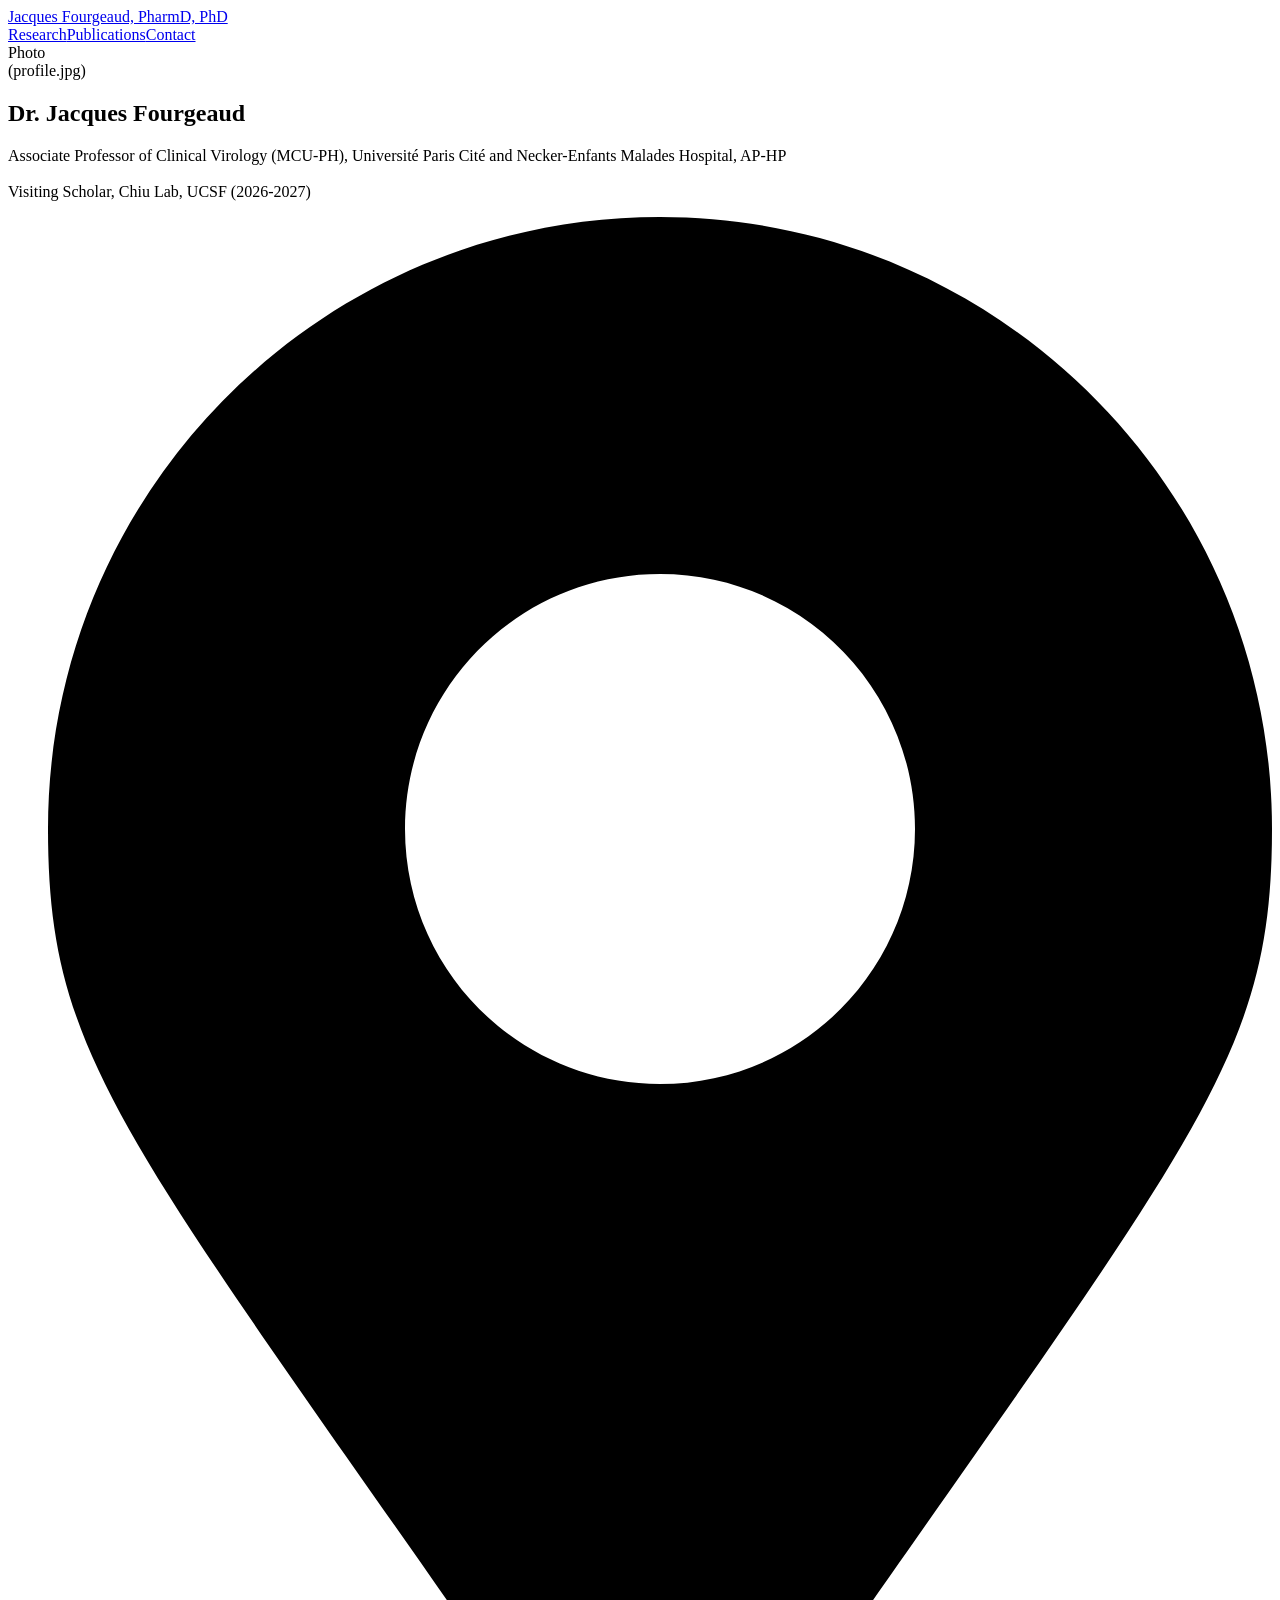
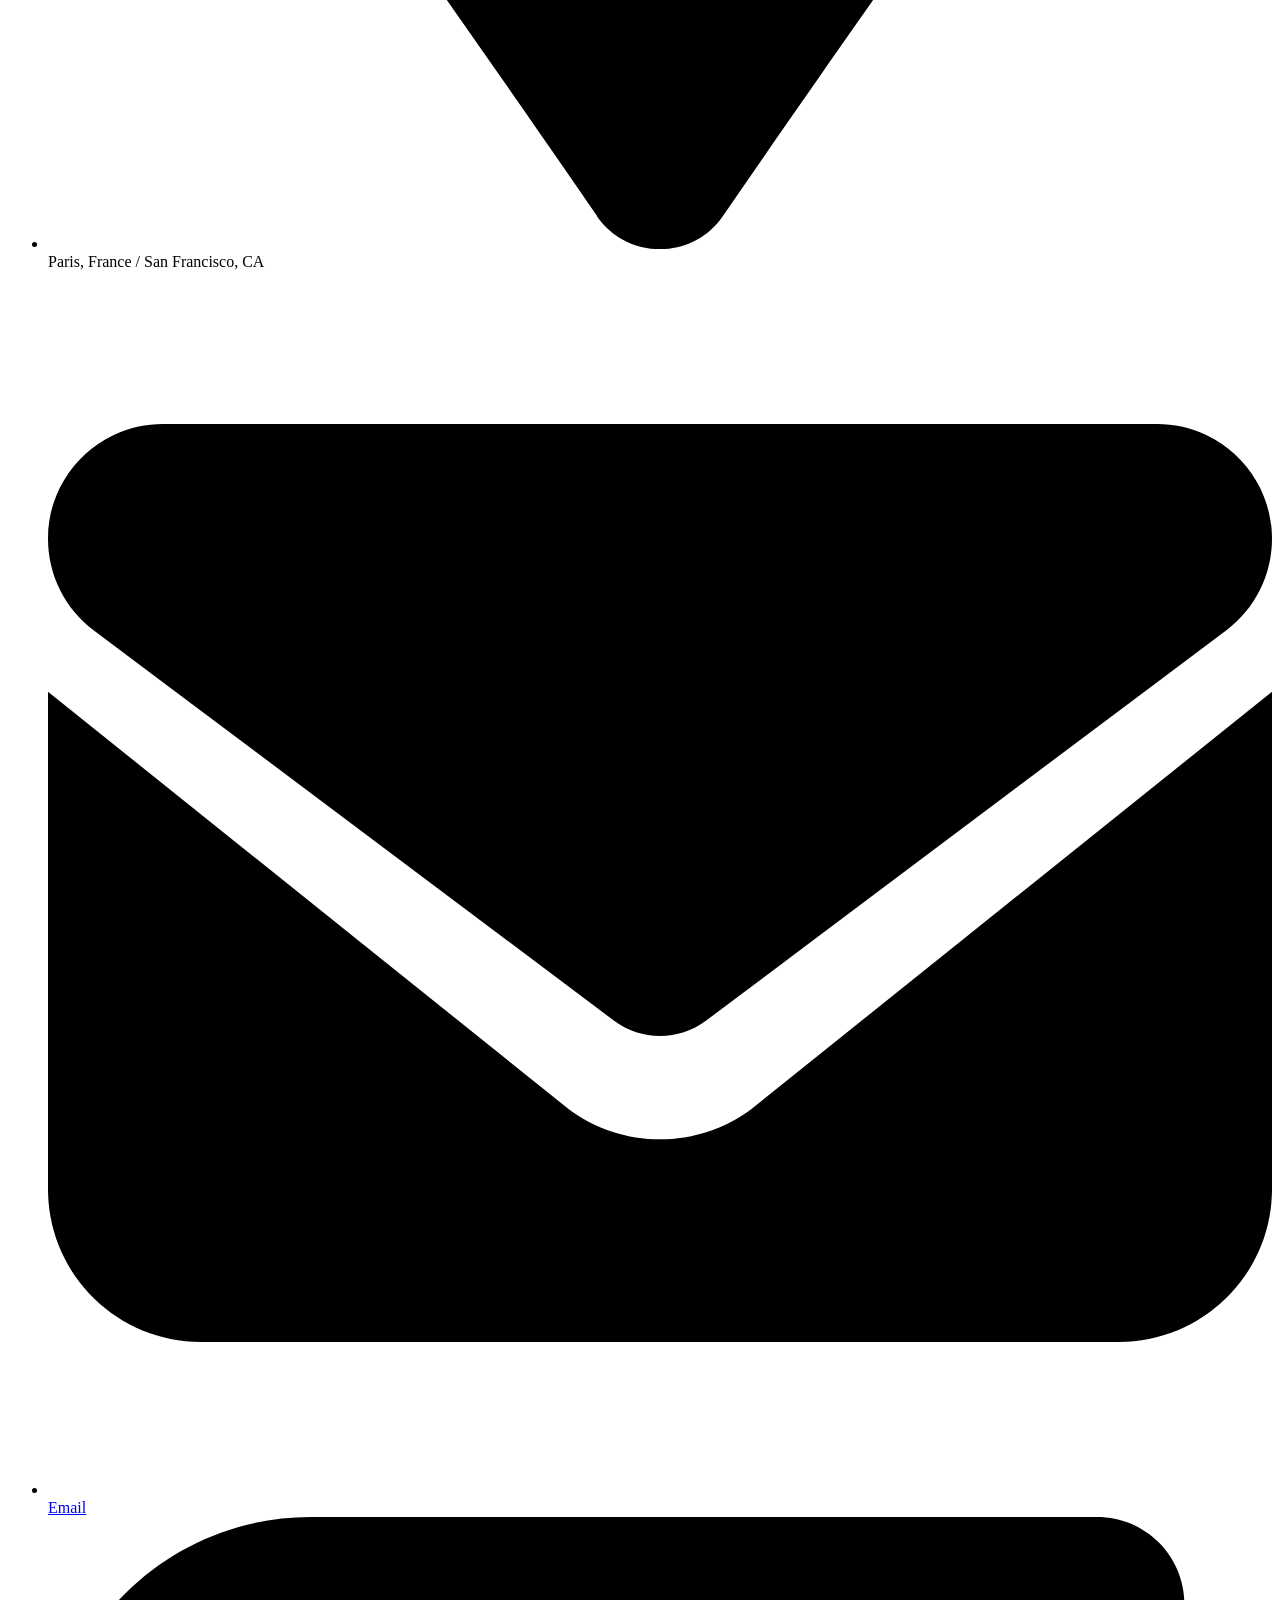
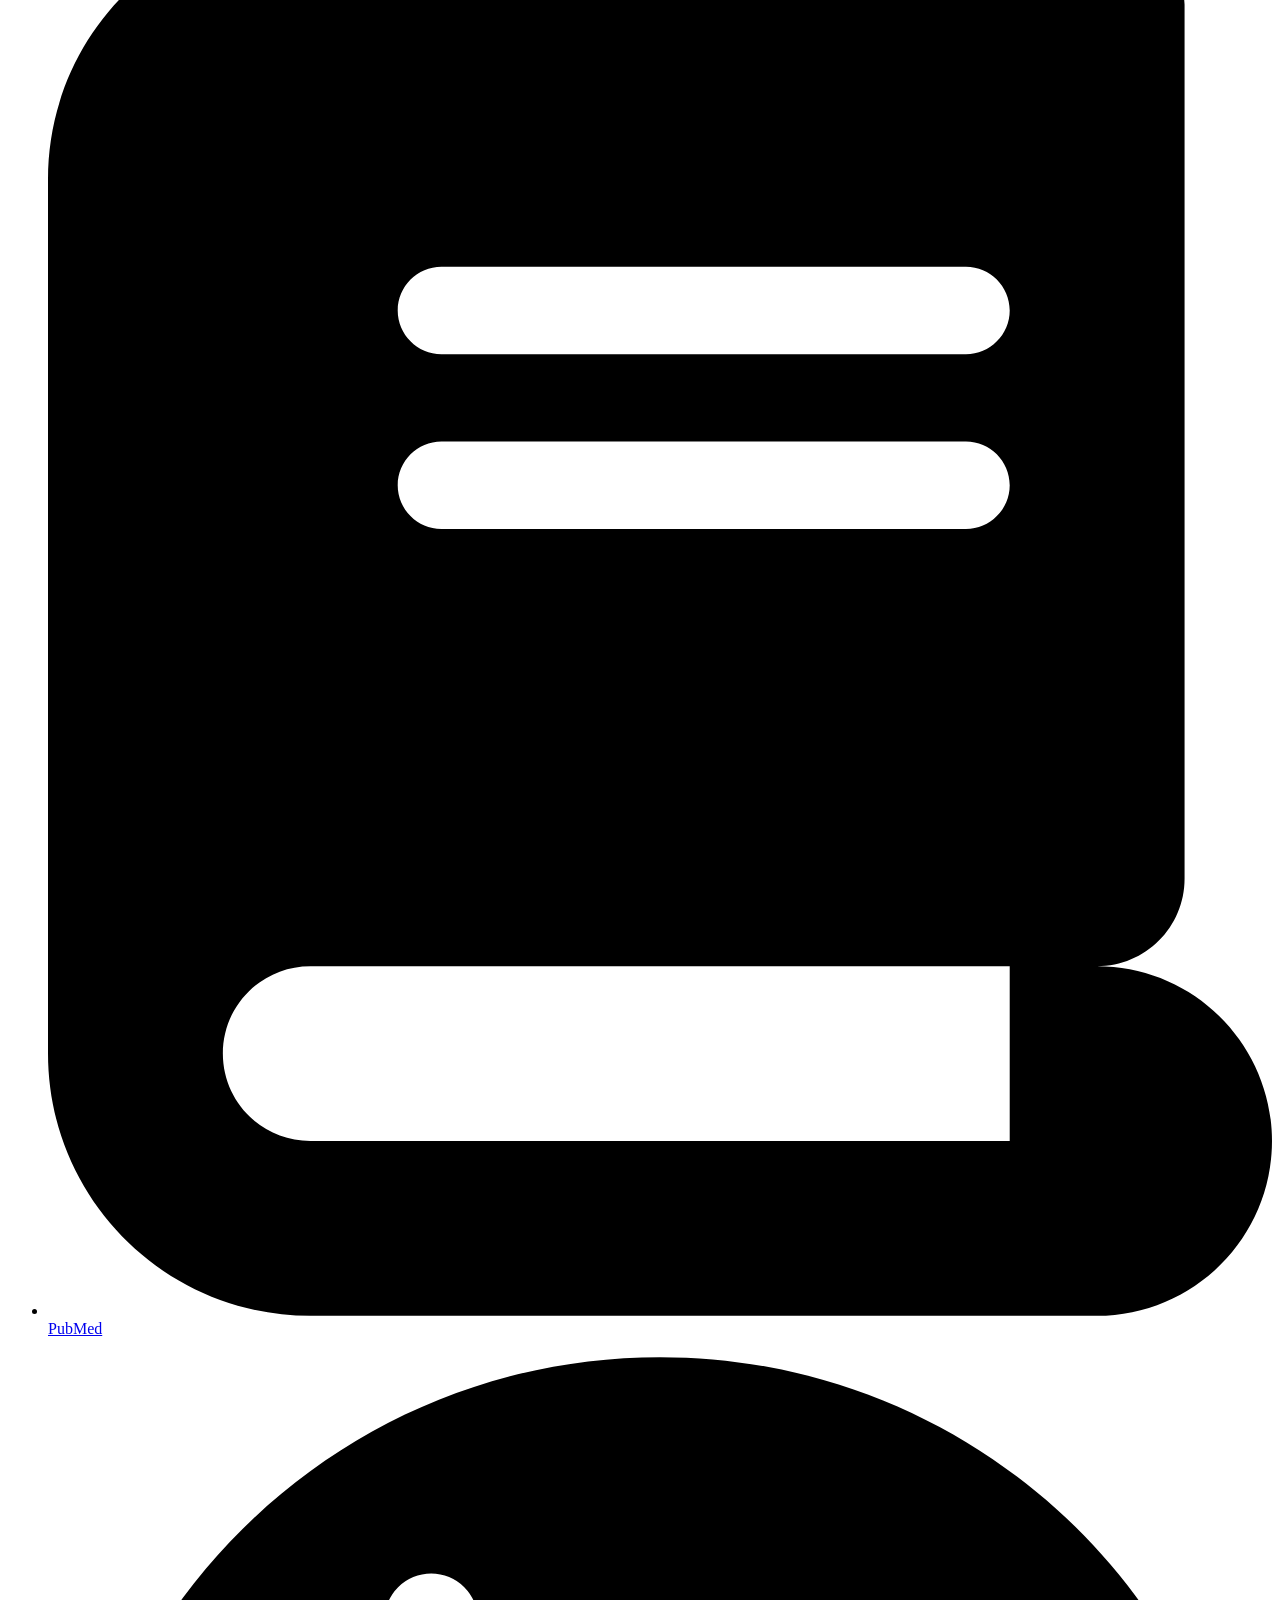
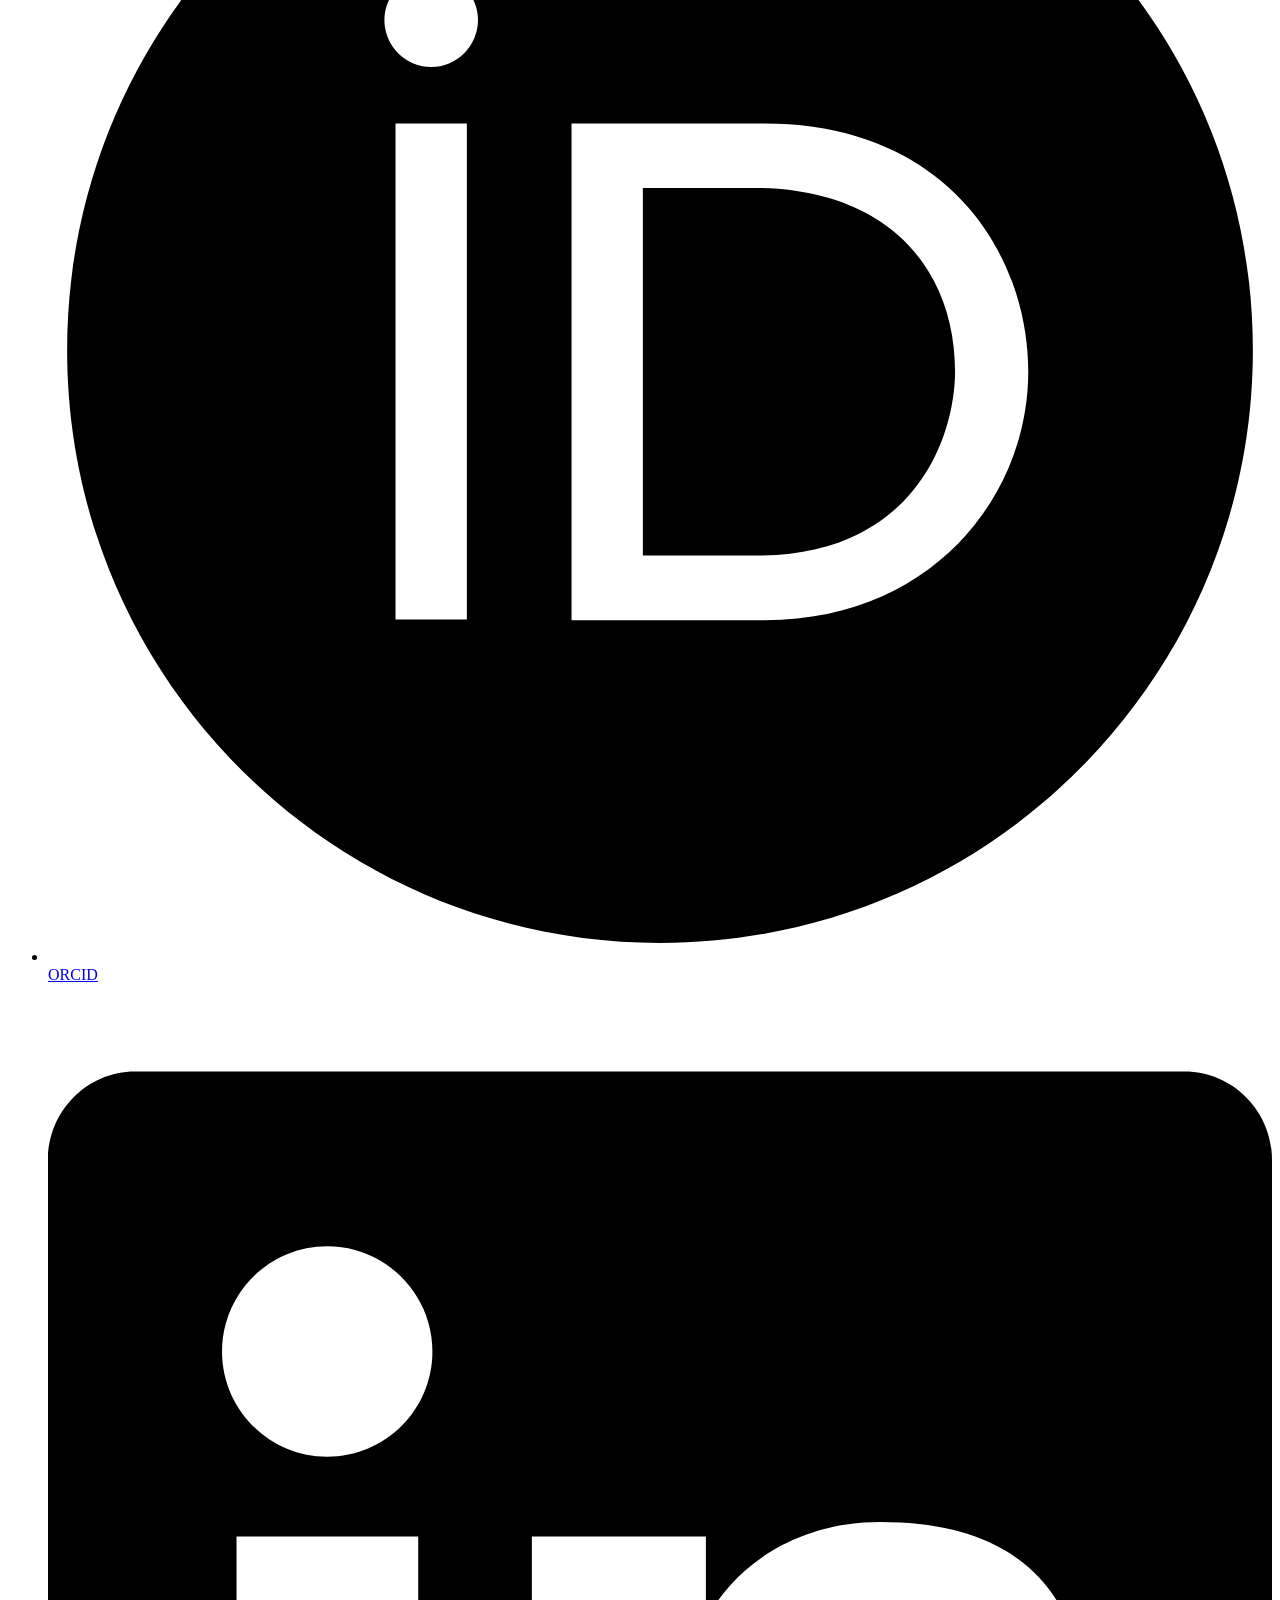
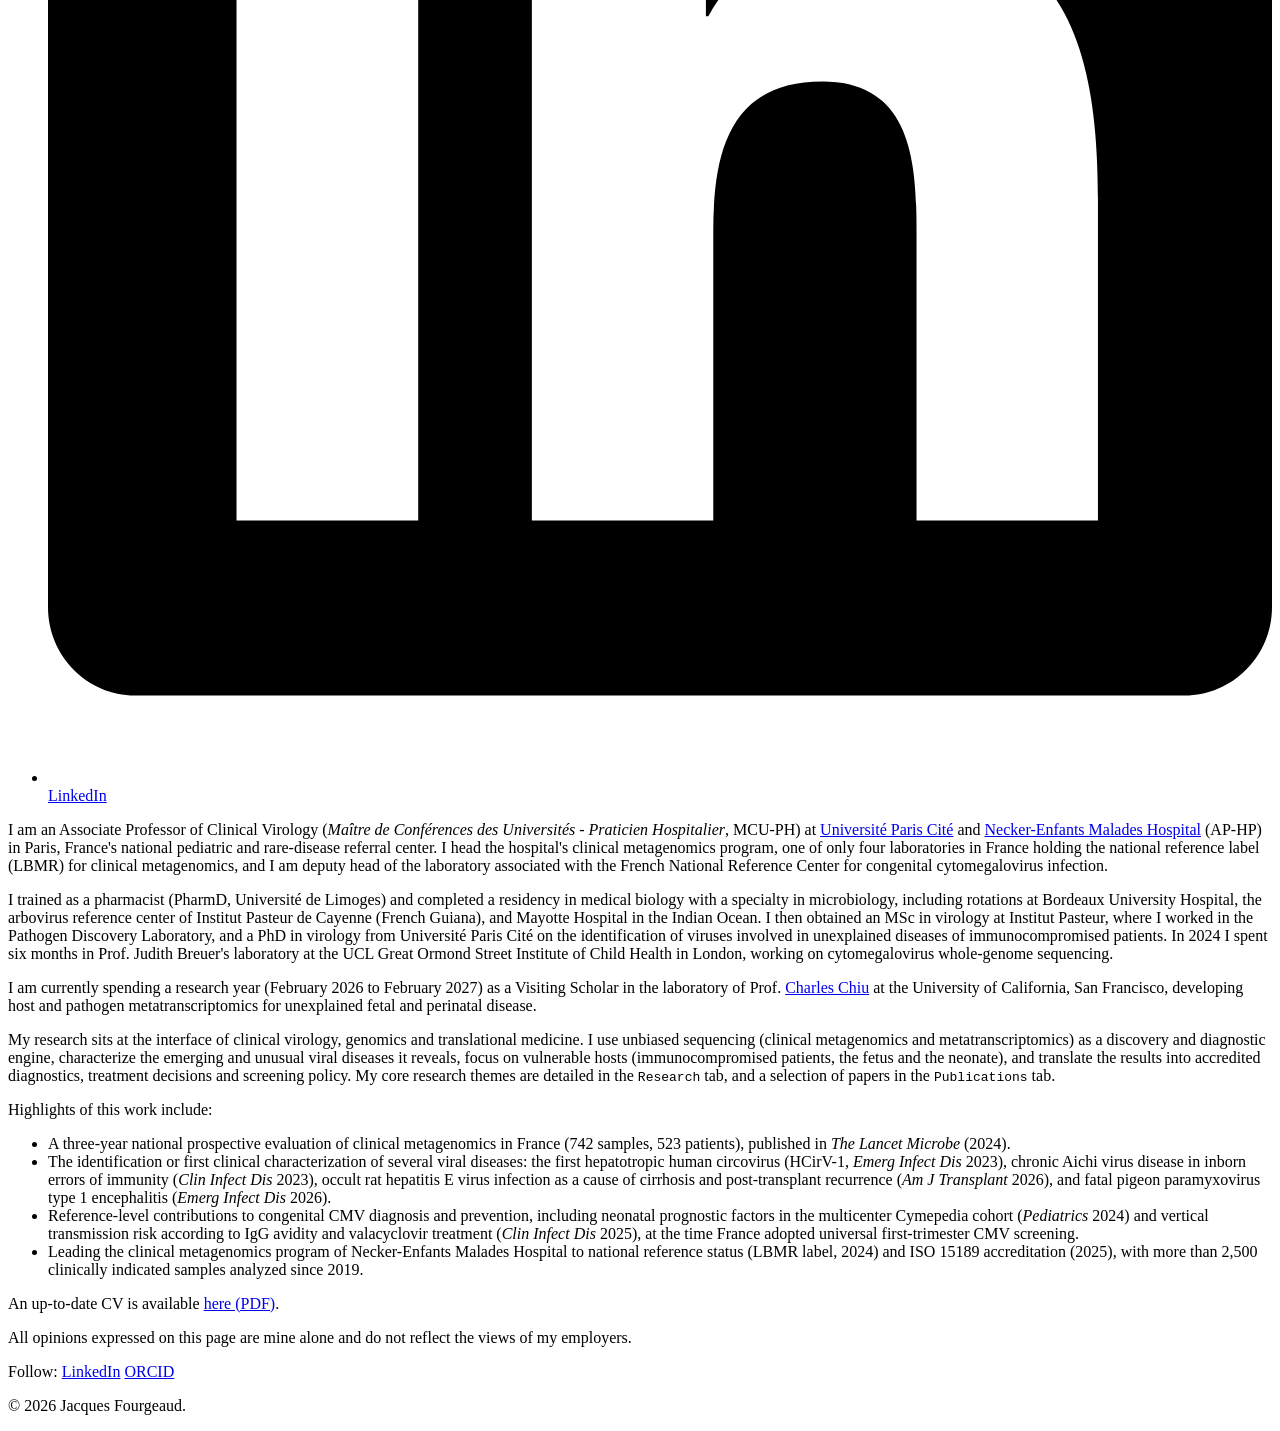
==== index.html @ a1b61229 "Add files via upload" ====
<!DOCTYPE html>
<html lang="en">
<head>
<meta charset="utf-8">
<meta name="viewport" content="width=device-width, initial-scale=1">
<title>Home - Jacques Fourgeaud, PharmD, PhD</title>
<meta name="description" content="Jacques Fourgeaud, clinical virologist: clinical metagenomics, pathogen discovery, emerging viral infections, congenital CMV.">
<link rel="stylesheet" href="assets/style.css">
<script>
// If a profile photo named profile.jpg exists in assets/, show it instead of the placeholder.
document.addEventListener('DOMContentLoaded',function(){var img=new Image();img.onload=function(){var a=document.getElementById('avatar');var i=document.createElement('img');i.src='assets/profile.jpg';i.alt='Jacques Fourgeaud';i.className='avatar';a.replaceWith(i);};img.src='assets/profile.jpg';});
</script>
</head>
<body>
<header class="masthead"><div class="inner">
  <a class="site-title" href="index.html">Jacques Fourgeaud, PharmD, PhD</a>
  <nav><a href="research.html">Research</a><a href="publications.html">Publications</a><a href="contact.html">Contact</a></nav>
</div></header>
<div class="wrap">

<aside class="sidebar">
  <div class="avatar placeholder" id="avatar">Photo<br>(profile.jpg)</div>
  <h2>Dr. Jacques Fourgeaud</h2>
  <p class="role">Associate Professor of Clinical Virology (MCU-PH), Université Paris Cité and Necker-Enfants Malades Hospital, AP-HP<br><br>Visiting Scholar, Chiu Lab, UCSF (2026-2027)</p>
  <ul>
    <li><svg viewBox="0 0 384 512"><path d="M172.3 501.7C27 291 0 269.4 0 192 0 86 86 0 192 0s192 86 192 192c0 77.4-27 99-172.3 309.7-9.5 13.8-29.9 13.8-39.5 0zM192 272c44.2 0 80-35.8 80-80s-35.8-80-80-80-80 35.8-80 80 35.8 80 80 80z"/></svg> Paris, France / San Francisco, CA</li>
    <li><svg viewBox="0 0 512 512"><path d="M48 64C21.5 64 0 85.5 0 112c0 15.1 7.1 29.3 19.2 38.4L236.8 313.6c11.4 8.5 27 8.5 38.4 0L492.8 150.4c12.1-9.1 19.2-23.3 19.2-38.4 0-26.5-21.5-48-48-48H48zM0 176V384c0 35.3 28.7 64 64 64H448c35.3 0 64-28.7 64-64V176L294.4 350.4c-22.8 17.1-54 17.1-76.8 0L0 176z"/></svg> <a href="mailto:jacques.fourgeaud@aphp.fr">Email</a></li>
    <li><svg viewBox="0 0 448 512"><path d="M96 0C43 0 0 43 0 96V416c0 53 43 96 96 96H384c35.3 0 64-28.7 64-64s-28.7-64-64-64V384c17.7 0 32-14.3 32-32V32c0-17.7-14.3-32-32-32H96zm0 384H352v64H96c-17.7 0-32-14.3-32-32s14.3-32 32-32zm32-240c0-8.8 7.2-16 16-16H336c8.8 0 16 7.2 16 16s-7.2 16-16 16H144c-8.8 0-16-7.2-16-16zm16 48H336c8.8 0 16 7.2 16 16s-7.2 16-16 16H144c-8.8 0-16-7.2-16-16s7.2-16 16-16z"/></svg> <a href="https://pubmed.ncbi.nlm.nih.gov/?term=Fourgeaud%2C+J%5BAuthor%5D&filter=years.2019-2026&sort=date" target="_blank" rel="noopener">PubMed</a></li>
    <li><svg viewBox="0 0 512 512"><path d="M294.75 188.19h-45.92V342h47.47c67.62 0 83.12-51.34 83.12-76.91 0-41.64-26.54-76.9-84.67-76.9zM256 8C119 8 8 119 8 256s111 248 248 248 248-111 248-248S393 8 256 8zm-80.79 360.76h-29.84v-207.5h29.84zm-14.92-231.14a19.57 19.57 0 1 1 19.57-19.57 19.64 19.64 0 0 1-19.57 19.57zM300 369h-81V161.26h80.6c76.73 0 110.44 54.83 110.44 103.85C410 318.39 368.38 369 300 369z"/></svg> <a href="https://orcid.org/0000-0003-3631-184X" target="_blank" rel="noopener">ORCID</a></li>
    <li><svg viewBox="0 0 448 512"><path d="M416 32H31.9C14.3 32 0 46.5 0 64.3v383.4C0 465.5 14.3 480 31.9 480H416c17.6 0 32-14.5 32-32.3V64.3c0-17.8-14.4-32.3-32-32.3zM135.4 416H69V202.2h66.5V416zm-33.2-243c-21.3 0-38.5-17.3-38.5-38.5S80.9 96 102.2 96c21.2 0 38.5 17.3 38.5 38.5 0 21.3-17.2 38.5-38.5 38.5zm282.1 243h-66.4V312c0-24.8-.5-56.7-34.5-56.7-34.6 0-39.9 27-39.9 54.9V416h-66.4V202.2h63.7v29.2h.9c8.9-16.8 30.6-34.5 62.9-34.5 67.2 0 79.7 44.3 79.7 101.9V416z"/></svg> <a href="https://www.linkedin.com/in/jacques-fourgeaud-46b494244" target="_blank" rel="noopener">LinkedIn</a></li>
  </ul>
</aside>

<main>

<p>I am an Associate Professor of Clinical Virology (<em>Maître de Conférences des Universités - Praticien Hospitalier</em>, MCU-PH) at <a href="https://u-paris.fr/en/" target="_blank" rel="noopener">Université Paris Cité</a> and <a href="https://hopital-necker.aphp.fr/" target="_blank" rel="noopener">Necker-Enfants Malades Hospital</a> (AP-HP) in Paris, France's national pediatric and rare-disease referral center. I head the hospital's clinical metagenomics program, one of only four laboratories in France holding the national reference label (LBMR) for clinical metagenomics, and I am deputy head of the laboratory associated with the French National Reference Center for congenital cytomegalovirus infection.</p>

<p>I trained as a pharmacist (PharmD, Université de Limoges) and completed a residency in medical biology with a specialty in microbiology, including rotations at Bordeaux University Hospital, the arbovirus reference center of Institut Pasteur de Cayenne (French Guiana), and Mayotte Hospital in the Indian Ocean. I then obtained an MSc in virology at Institut Pasteur, where I worked in the Pathogen Discovery Laboratory, and a PhD in virology from Université Paris Cité on the identification of viruses involved in unexplained diseases of immunocompromised patients. In 2024 I spent six months in Prof. Judith Breuer's laboratory at the UCL Great Ormond Street Institute of Child Health in London, working on cytomegalovirus whole-genome sequencing.</p>

<p>I am currently spending a research year (February 2026 to February 2027) as a Visiting Scholar in the laboratory of Prof. <a href="https://chiulab.ucsf.edu/" target="_blank" rel="noopener">Charles Chiu</a> at the University of California, San Francisco, developing host and pathogen metatranscriptomics for unexplained fetal and perinatal disease.</p>

<p>My research sits at the interface of clinical virology, genomics and translational medicine. I use unbiased sequencing (clinical metagenomics and metatranscriptomics) as a discovery and diagnostic engine, characterize the emerging and unusual viral diseases it reveals, focus on vulnerable hosts (immunocompromised patients, the fetus and the neonate), and translate the results into accredited diagnostics, treatment decisions and screening policy. My core research themes are detailed in the <code>Research</code> tab, and a selection of papers in the <code>Publications</code> tab.</p>

<p>Highlights of this work include:</p>
<ul>
  <li>A three-year national prospective evaluation of clinical metagenomics in France (742 samples, 523 patients), published in <em>The Lancet Microbe</em> (2024).</li>
  <li>The identification or first clinical characterization of several viral diseases: the first hepatotropic human circovirus (HCirV-1, <em>Emerg Infect Dis</em> 2023), chronic Aichi virus disease in inborn errors of immunity (<em>Clin Infect Dis</em> 2023), occult rat hepatitis E virus infection as a cause of cirrhosis and post-transplant recurrence (<em>Am J Transplant</em> 2026), and fatal pigeon paramyxovirus type 1 encephalitis (<em>Emerg Infect Dis</em> 2026).</li>
  <li>Reference-level contributions to congenital CMV diagnosis and prevention, including neonatal prognostic factors in the multicenter Cymepedia cohort (<em>Pediatrics</em> 2024) and vertical transmission risk according to IgG avidity and valacyclovir treatment (<em>Clin Infect Dis</em> 2025), at the time France adopted universal first-trimester CMV screening.</li>
  <li>Leading the clinical metagenomics program of Necker-Enfants Malades Hospital to national reference status (LBMR label, 2024) and ISO 15189 accreditation (2025), with more than 2,500 clinically indicated samples analyzed since 2019.</li>
</ul>

<p>An up-to-date CV is available <a href="Fourgeaud_CV.pdf">here (PDF)</a>.</p>

</main>
</div>
<footer><div class="inner">
  <p>All opinions expressed on this page are mine alone and do not reflect the views of my employers.</p>
  <p class="follow">Follow: <a href="https://www.linkedin.com/in/jacques-fourgeaud-46b494244">LinkedIn</a> <a href="https://orcid.org/0000-0003-3631-184X">ORCID</a></p>
  <p class="copy">&copy; 2026 Jacques Fourgeaud.</p>
</div></footer>
</body>
</html>
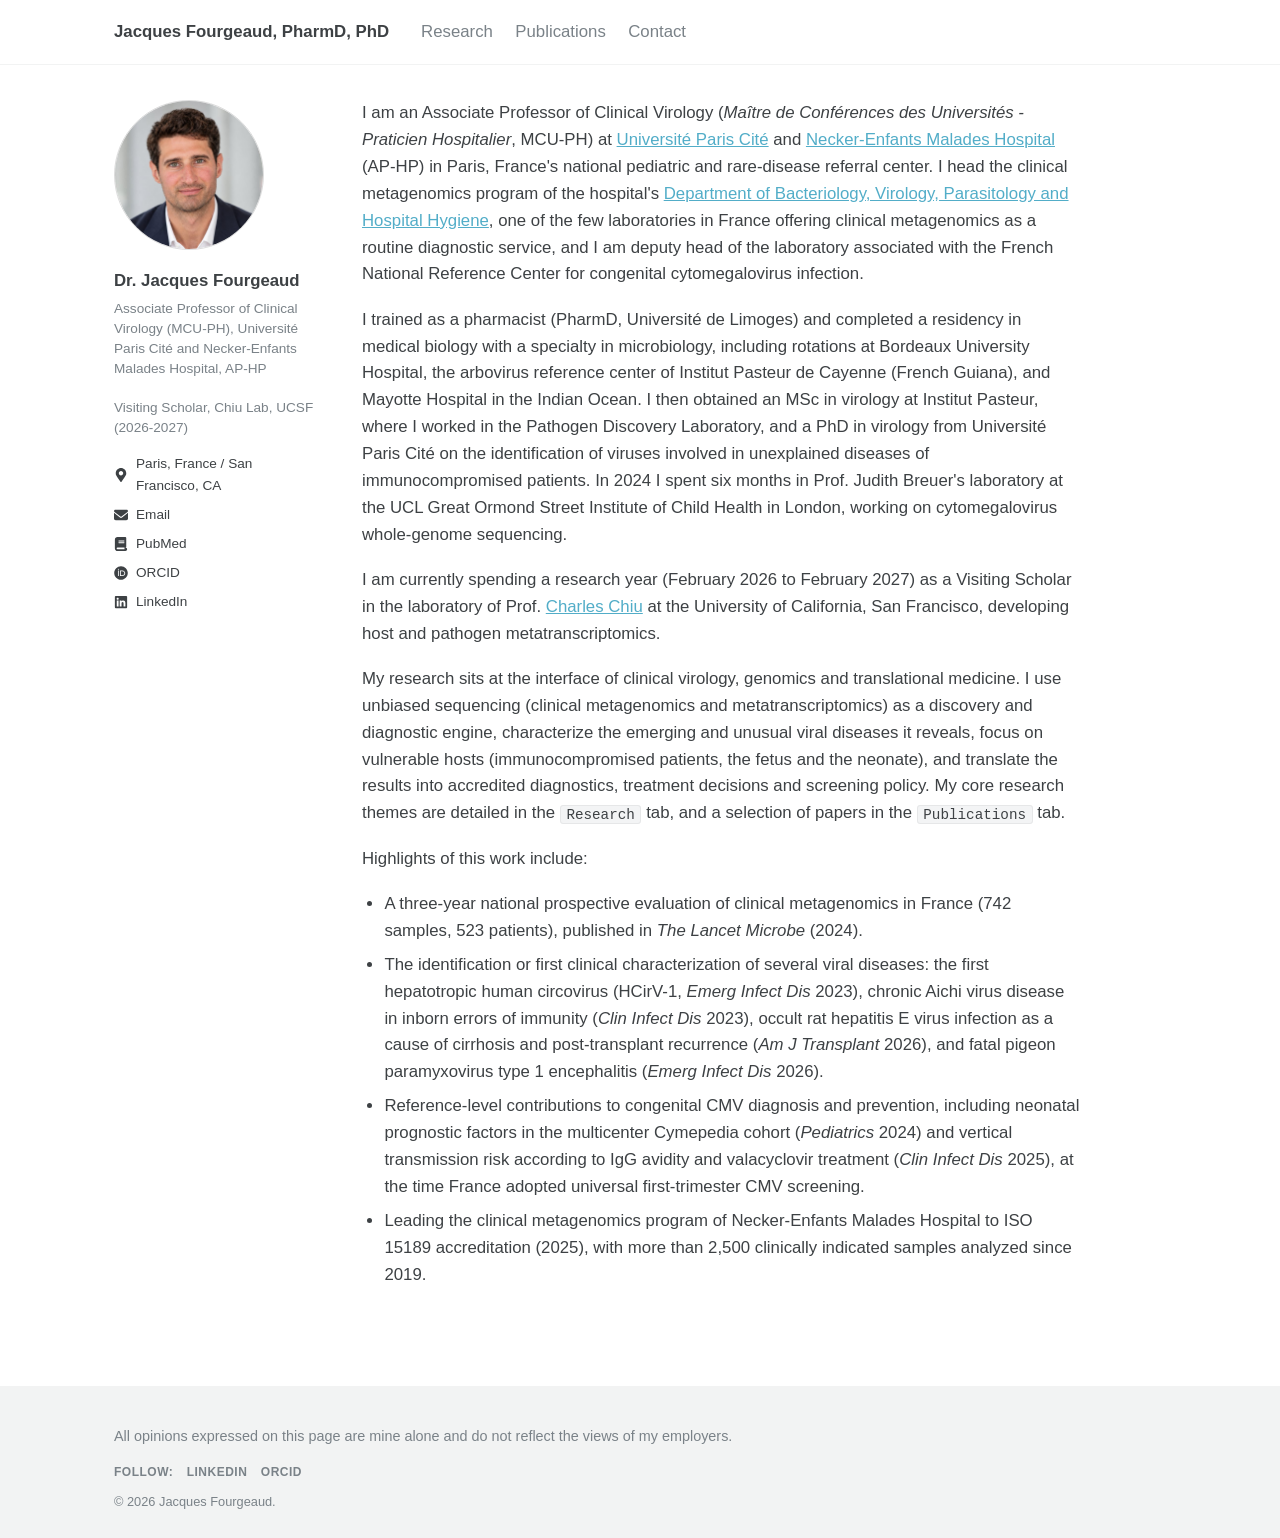
==== commit 8bcb2da8: "Add files via upload" ====
--- a/index.html
+++ b/index.html
@@ -33,11 +33,11 @@
 
 <main>
 
-<p>I am an Associate Professor of Clinical Virology (<em>Maître de Conférences des Universités - Praticien Hospitalier</em>, MCU-PH) at <a href="https://u-paris.fr/en/" target="_blank" rel="noopener">Université Paris Cité</a> and <a href="https://hopital-necker.aphp.fr/" target="_blank" rel="noopener">Necker-Enfants Malades Hospital</a> (AP-HP) in Paris, France's national pediatric and rare-disease referral center. I head the hospital's clinical metagenomics program, one of only four laboratories in France holding the national reference label (LBMR) for clinical metagenomics, and I am deputy head of the laboratory associated with the French National Reference Center for congenital cytomegalovirus infection.</p>
+<p>I am an Associate Professor of Clinical Virology (<em>Maître de Conférences des Universités - Praticien Hospitalier</em>, MCU-PH) at <a href="https://u-paris.fr/en/" target="_blank" rel="noopener">Université Paris Cité</a> and <a href="https://hopital-necker.aphp.fr/" target="_blank" rel="noopener">Necker-Enfants Malades Hospital</a> (AP-HP) in Paris, France's national pediatric and rare-disease referral center. I head the clinical metagenomics program of the hospital's <a href="https://www.aphp.fr/necker-enfants-malades/service-de-bacteriologie-virologie-parasitologie-et-hygiene" target="_blank" rel="noopener">Department of Bacteriology, Virology, Parasitology and Hospital Hygiene</a>, one of the few laboratories in France offering clinical metagenomics as a routine diagnostic service, and I am deputy head of the laboratory associated with the French National Reference Center for congenital cytomegalovirus infection.</p>
 
 <p>I trained as a pharmacist (PharmD, Université de Limoges) and completed a residency in medical biology with a specialty in microbiology, including rotations at Bordeaux University Hospital, the arbovirus reference center of Institut Pasteur de Cayenne (French Guiana), and Mayotte Hospital in the Indian Ocean. I then obtained an MSc in virology at Institut Pasteur, where I worked in the Pathogen Discovery Laboratory, and a PhD in virology from Université Paris Cité on the identification of viruses involved in unexplained diseases of immunocompromised patients. In 2024 I spent six months in Prof. Judith Breuer's laboratory at the UCL Great Ormond Street Institute of Child Health in London, working on cytomegalovirus whole-genome sequencing.</p>
 
-<p>I am currently spending a research year (February 2026 to February 2027) as a Visiting Scholar in the laboratory of Prof. <a href="https://chiulab.ucsf.edu/" target="_blank" rel="noopener">Charles Chiu</a> at the University of California, San Francisco, developing host and pathogen metatranscriptomics for unexplained fetal and perinatal disease.</p>
+<p>I am currently spending a research year (February 2026 to February 2027) as a Visiting Scholar in the laboratory of Prof. <a href="https://chiulab.ucsf.edu/" target="_blank" rel="noopener">Charles Chiu</a> at the University of California, San Francisco, developing host and pathogen metatranscriptomics.</p>
 
 <p>My research sits at the interface of clinical virology, genomics and translational medicine. I use unbiased sequencing (clinical metagenomics and metatranscriptomics) as a discovery and diagnostic engine, characterize the emerging and unusual viral diseases it reveals, focus on vulnerable hosts (immunocompromised patients, the fetus and the neonate), and translate the results into accredited diagnostics, treatment decisions and screening policy. My core research themes are detailed in the <code>Research</code> tab, and a selection of papers in the <code>Publications</code> tab.</p>
 
@@ -46,10 +46,9 @@
   <li>A three-year national prospective evaluation of clinical metagenomics in France (742 samples, 523 patients), published in <em>The Lancet Microbe</em> (2024).</li>
   <li>The identification or first clinical characterization of several viral diseases: the first hepatotropic human circovirus (HCirV-1, <em>Emerg Infect Dis</em> 2023), chronic Aichi virus disease in inborn errors of immunity (<em>Clin Infect Dis</em> 2023), occult rat hepatitis E virus infection as a cause of cirrhosis and post-transplant recurrence (<em>Am J Transplant</em> 2026), and fatal pigeon paramyxovirus type 1 encephalitis (<em>Emerg Infect Dis</em> 2026).</li>
   <li>Reference-level contributions to congenital CMV diagnosis and prevention, including neonatal prognostic factors in the multicenter Cymepedia cohort (<em>Pediatrics</em> 2024) and vertical transmission risk according to IgG avidity and valacyclovir treatment (<em>Clin Infect Dis</em> 2025), at the time France adopted universal first-trimester CMV screening.</li>
-  <li>Leading the clinical metagenomics program of Necker-Enfants Malades Hospital to national reference status (LBMR label, 2024) and ISO 15189 accreditation (2025), with more than 2,500 clinically indicated samples analyzed since 2019.</li>
+  <li>Leading the clinical metagenomics program of Necker-Enfants Malades Hospital to ISO 15189 accreditation (2025), with more than 2,500 clinically indicated samples analyzed since 2019.</li>
 </ul>
 
-<p>An up-to-date CV is available <a href="Fourgeaud_CV.pdf">here (PDF)</a>.</p>
 
 </main>
 </div>
--- a/assets/style.css
+++ b/assets/style.css
@@ -0,0 +1,41 @@
+/* Minimal academic style inspired by AcademicPages / Minimal Mistakes */
+:root{--text:#3d4144;--muted:#7a8288;--link:#52adc8;--rule:#f2f3f3;--footer:#f2f3f3;--max:1100px}
+*{box-sizing:border-box}
+html{font-size:16px}
+body{margin:0;font-family:-apple-system,BlinkMacSystemFont,"Helvetica Neue",Helvetica,Arial,sans-serif;color:var(--text);line-height:1.6;background:#fff}
+a{color:var(--link);text-decoration:underline}
+a:hover{color:#3a8ba3}
+.masthead{border-bottom:1px solid var(--rule);background:#fff;position:sticky;top:0;z-index:5}
+.masthead .inner{max-width:var(--max);margin:0 auto;padding:0 1.5rem;display:flex;align-items:center;height:64px;gap:2rem}
+.masthead .site-title{font-weight:700;color:var(--text);text-decoration:none;font-size:1.05rem}
+.masthead nav a{color:var(--muted);text-decoration:none;margin-right:1.4rem;font-size:1.05rem}
+.masthead nav a:hover,.masthead nav a.active{color:var(--text)}
+.wrap{max-width:var(--max);margin:0 auto;padding:2.2rem 1.5rem 3rem;display:grid;grid-template-columns:200px 1fr;gap:3rem}
+.sidebar{font-size:.9rem}
+.avatar{width:150px;height:150px;border-radius:50%;object-fit:cover;border:1px solid #ddd;display:block;background:#e9ecef}
+.avatar.placeholder{display:flex;align-items:center;justify-content:center;color:#9aa0a5;font-size:.75rem;text-align:center;padding:1rem}
+.sidebar h2{font-size:1.05rem;margin:1.1rem 0 .3rem;font-weight:700;white-space:nowrap}
+.sidebar .role{color:var(--muted);margin:0 0 1rem;font-size:.85rem;line-height:1.45}
+.sidebar ul{list-style:none;padding:0;margin:0}
+.sidebar li{margin:.45rem 0;display:flex;align-items:center;gap:.5rem;font-size:.85rem}
+.sidebar li a{color:var(--text);text-decoration:none}
+.sidebar li a:hover{text-decoration:underline}
+.sidebar svg{width:14px;height:14px;fill:var(--text);flex-shrink:0}
+main{max-width:720px;font-size:1.05rem}
+main h1{font-size:1.75rem;margin:0 0 1rem;font-weight:700}
+main h2{font-size:1.3rem;margin:2rem 0 .6rem;font-weight:700}
+main h3{font-size:1.1rem;margin:1.5rem 0 .4rem}
+main p{margin:0 0 1.15rem}
+main ul{padding-left:1.4rem}
+main li{margin:.45rem 0}
+code{background:#f3f4f5;border:1px solid #e6e7e8;border-radius:3px;padding:.05rem .35rem;font-size:.85em}
+.pub{margin:0 0 1rem;font-size:.97rem}
+.pub .me{font-weight:700}
+.pub .role{color:var(--muted);font-style:italic}
+.note{color:var(--muted);font-size:.92rem}
+footer{background:var(--footer);color:var(--muted);font-size:.9rem;margin-top:2rem}
+footer .inner{max-width:var(--max);margin:0 auto;padding:1.6rem 1.5rem}
+footer .follow{font-size:.75rem;font-weight:700;text-transform:uppercase;letter-spacing:.5px;margin:.6rem 0}
+footer .follow a{color:var(--muted);text-decoration:none;margin-left:.6rem}
+footer .copy{font-size:.8rem;margin:.4rem 0 0}
+@media (max-width:760px){.wrap{grid-template-columns:1fr;gap:1.5rem}.masthead .inner{gap:1rem}.masthead nav a{margin-right:.9rem}}
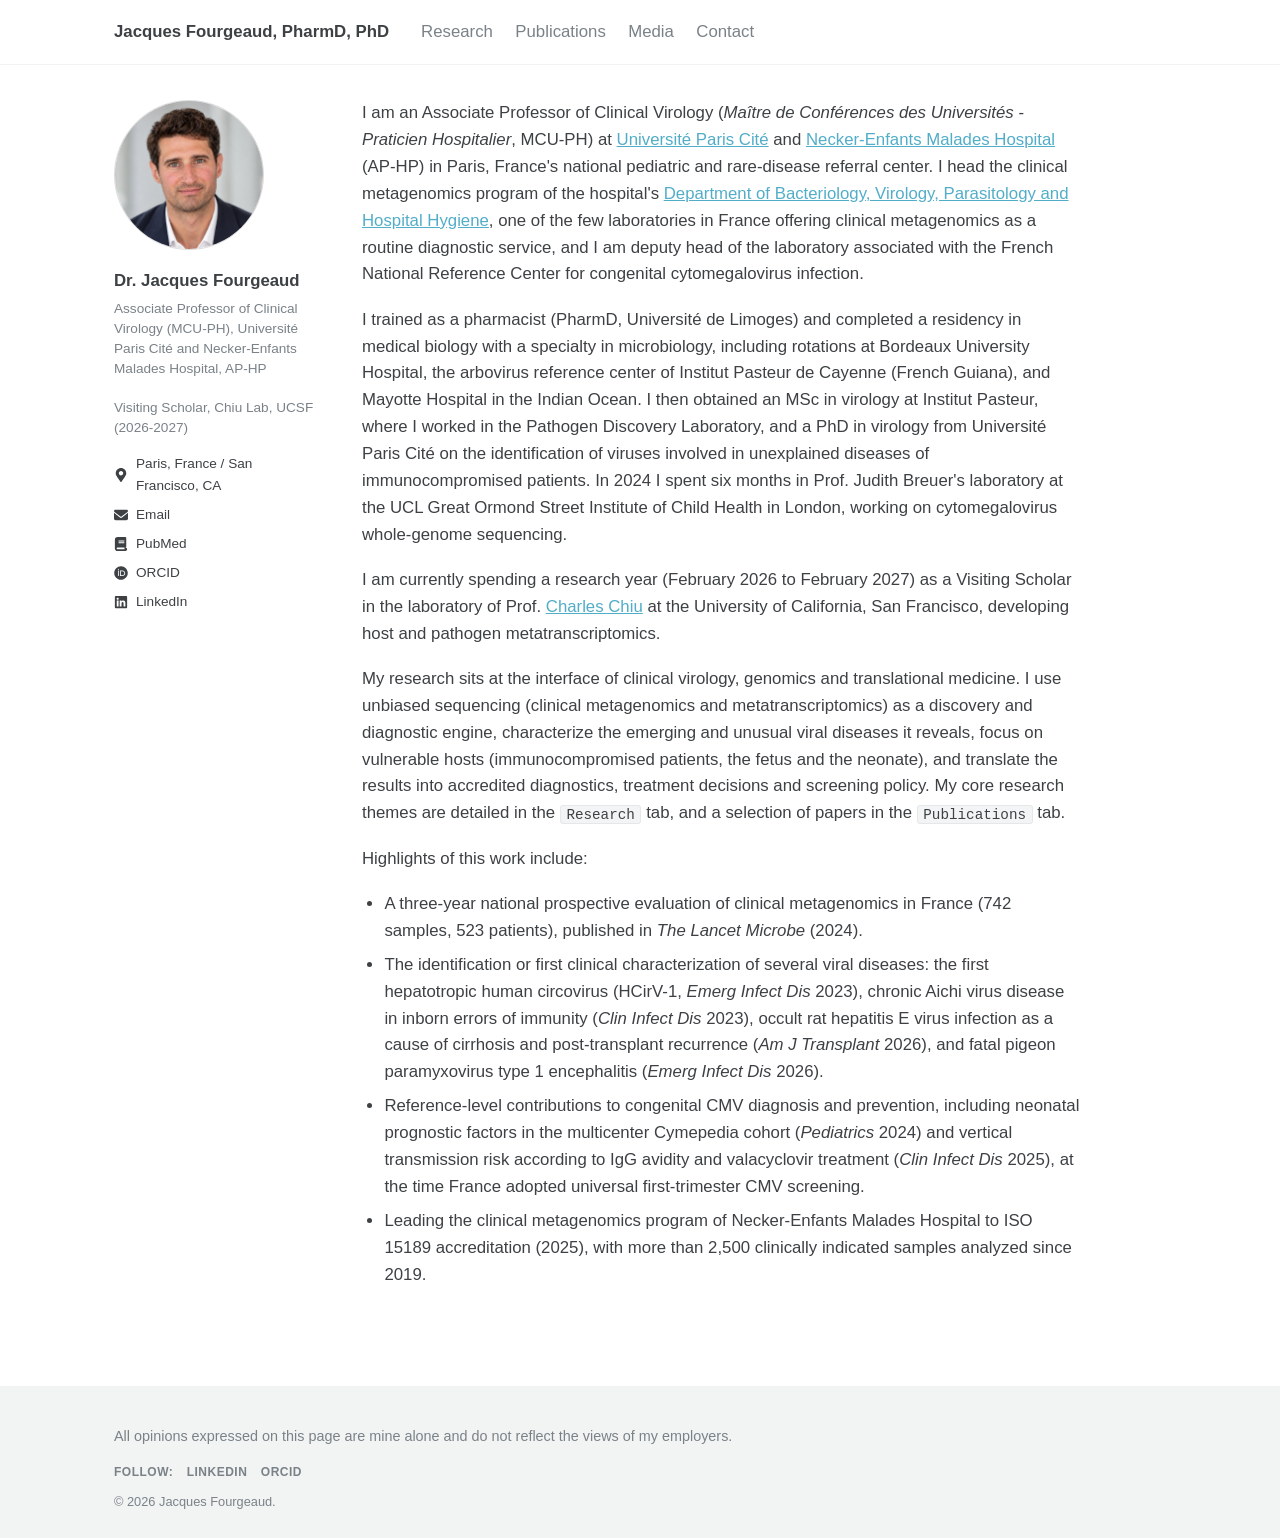
==== commit a518052a: "Add files via upload" ====
--- a/index.html
+++ b/index.html
@@ -3,23 +3,116 @@
 <head>
 <meta charset="utf-8">
 <meta name="viewport" content="width=device-width, initial-scale=1">
-<title>Home - Jacques Fourgeaud, PharmD, PhD</title>
-<meta name="description" content="Jacques Fourgeaud, clinical virologist: clinical metagenomics, pathogen discovery, emerging viral infections, congenital CMV.">
+<title>Jacques Fourgeaud, PharmD, PhD | Clinical virologist, clinical metagenomics and emerging viruses</title>
+<meta name="description" content="Jacques Fourgeaud, PharmD, PhD: clinical virologist at Université Paris Cité and Necker-Enfants Malades Hospital (AP-HP), Paris. Clinical metagenomics, emerging viruses, congenital CMV.">
+<meta name="author" content="Jacques Fourgeaud">
+<link rel="canonical" href="https://jacquesfourgeaud.github.io/">
+<meta property="og:type" content="profile">
+<meta property="og:site_name" content="Jacques Fourgeaud">
+<meta property="og:title" content="Jacques Fourgeaud, PharmD, PhD | Clinical virologist, clinical metagenomics and emerging viruses">
+<meta property="og:description" content="Jacques Fourgeaud, PharmD, PhD: clinical virologist at Université Paris Cité and Necker-Enfants Malades Hospital (AP-HP), Paris. Clinical metagenomics, emerging viruses, congenital CMV.">
+<meta property="og:url" content="https://jacquesfourgeaud.github.io/">
+<meta property="og:image" content="https://jacquesfourgeaud.github.io/assets/profile.jpg">
+<meta property="profile:first_name" content="Jacques">
+<meta property="profile:last_name" content="Fourgeaud">
+<meta name="twitter:card" content="summary">
+<script type="application/ld+json">
+{
+ "@context": "https://schema.org",
+ "@type": "ProfilePage",
+ "dateModified": "2026-10-08",
+ "mainEntity": {
+  "@type": "Person",
+  "@id": "https://jacquesfourgeaud.github.io/#person",
+  "name": "Jacques Fourgeaud",
+  "givenName": "Jacques",
+  "familyName": "Fourgeaud",
+  "honorificPrefix": "Dr.",
+  "honorificSuffix": "PharmD, PhD",
+  "jobTitle": "Associate Professor of Clinical Virology (MCU-PH)",
+  "description": "Clinical virologist specializing in clinical metagenomics, emerging and unusual viral infections, infections in immunocompromised patients, and congenital cytomegalovirus infection.",
+  "url": "https://jacquesfourgeaud.github.io/",
+  "image": "https://jacquesfourgeaud.github.io/assets/profile.jpg",
+  "email": "mailto:jacques.fourgeaud@aphp.fr",
+  "worksFor": [
+   {
+    "@type": "CollegeOrUniversity",
+    "name": "Université Paris Cité",
+    "url": "https://u-paris.fr/en/"
+   },
+   {
+    "@type": "Hospital",
+    "name": "Necker-Enfants Malades Hospital, AP-HP",
+    "url": "https://hopital-necker.aphp.fr/",
+    "department": {
+     "@type": "MedicalOrganization",
+     "name": "Department of Bacteriology, Virology, Parasitology and Hospital Hygiene",
+     "url": "https://www.aphp.fr/necker-enfants-malades/service-de-bacteriologie-virologie-parasitologie-et-hygiene"
+    }
+   }
+  ],
+  "affiliation": [
+   {
+    "@type": "CollegeOrUniversity",
+    "name": "University of California, San Francisco",
+    "url": "https://www.ucsf.edu/"
+   }
+  ],
+  "alumniOf": [
+   {
+    "@type": "CollegeOrUniversity",
+    "name": "Université Paris Cité"
+   },
+   {
+    "@type": "CollegeOrUniversity",
+    "name": "Université de Limoges"
+   },
+   {
+    "@type": "ResearchOrganization",
+    "name": "Institut Pasteur"
+   }
+  ],
+  "knowsAbout": [
+   "Clinical virology",
+   "Clinical metagenomics",
+   "Metagenomic next-generation sequencing (mNGS)",
+   "Metatranscriptomics",
+   "Pathogen discovery",
+   "Emerging viral infections",
+   "Viral infections in immunocompromised patients",
+   "Congenital cytomegalovirus (CMV) infection",
+   "Prenatal diagnosis of viral infections",
+   "Viral genomics",
+   "One Health"
+  ],
+  "knowsLanguage": [
+   "fr",
+   "en"
+  ],
+  "identifier": {
+   "@type": "PropertyValue",
+   "propertyID": "ORCID",
+   "value": "0000-0003-3631-184X"
+  },
+  "sameAs": [
+   "https://orcid.org/0000-0003-3631-184X",
+   "https://www.linkedin.com/in/jacques-fourgeaud-46b494244",
+   "https://pubmed.ncbi.nlm.nih.gov/?term=Fourgeaud%2C+J%5BAuthor%5D"
+  ]
+ }
+}
+</script>
 <link rel="stylesheet" href="assets/style.css">
-<script>
-// If a profile photo named profile.jpg exists in assets/, show it instead of the placeholder.
-document.addEventListener('DOMContentLoaded',function(){var img=new Image();img.onload=function(){var a=document.getElementById('avatar');var i=document.createElement('img');i.src='assets/profile.jpg';i.alt='Jacques Fourgeaud';i.className='avatar';a.replaceWith(i);};img.src='assets/profile.jpg';});
-</script>
 </head>
 <body>
 <header class="masthead"><div class="inner">
   <a class="site-title" href="index.html">Jacques Fourgeaud, PharmD, PhD</a>
-  <nav><a href="research.html">Research</a><a href="publications.html">Publications</a><a href="contact.html">Contact</a></nav>
+  <nav><a href="research.html">Research</a><a href="publications.html">Publications</a><a href="media.html">Media</a><a href="contact.html">Contact</a></nav>
 </div></header>
 <div class="wrap">
 
 <aside class="sidebar">
-  <div class="avatar placeholder" id="avatar">Photo<br>(profile.jpg)</div>
+  <img src="assets/profile.jpg" alt="Portrait of Jacques Fourgeaud, clinical virologist" class="avatar" width="150" height="150">
   <h2>Dr. Jacques Fourgeaud</h2>
   <p class="role">Associate Professor of Clinical Virology (MCU-PH), Université Paris Cité and Necker-Enfants Malades Hospital, AP-HP<br><br>Visiting Scholar, Chiu Lab, UCSF (2026-2027)</p>
   <ul>
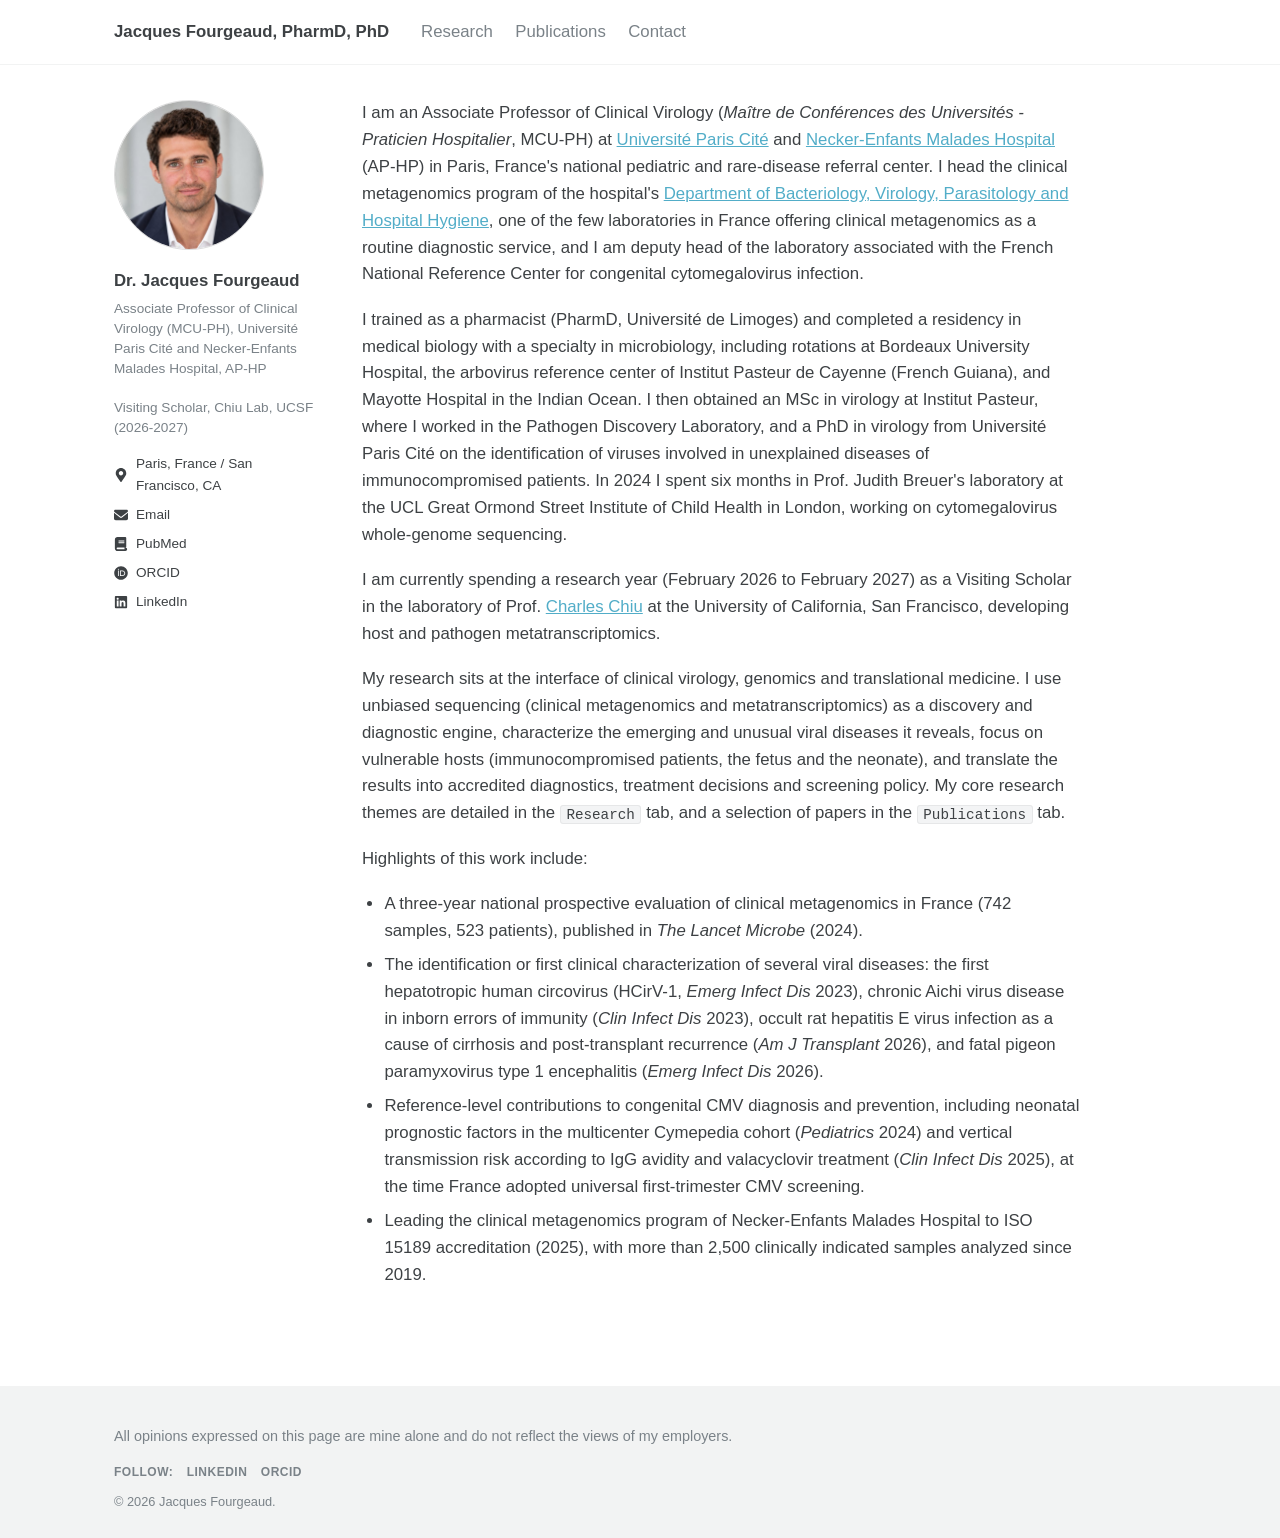
==== commit 54c6b615: "Add files via upload" ====
--- a/index.html
+++ b/index.html
@@ -20,7 +20,7 @@
 {
  "@context": "https://schema.org",
  "@type": "ProfilePage",
- "dateModified": "2026-10-08",
+ "dateModified": "2026-10-28",
  "mainEntity": {
   "@type": "Person",
   "@id": "https://jacquesfourgeaud.github.io/#person",
@@ -107,7 +107,7 @@
 <body>
 <header class="masthead"><div class="inner">
   <a class="site-title" href="index.html">Jacques Fourgeaud, PharmD, PhD</a>
-  <nav><a href="research.html">Research</a><a href="publications.html">Publications</a><a href="media.html">Media</a><a href="contact.html">Contact</a></nav>
+  <nav><a href="research.html">Research</a><a href="publications.html">Publications</a><a href="contact.html">Contact</a></nav>
 </div></header>
 <div class="wrap">
 
--- a/assets/style.css
+++ b/assets/style.css
@@ -39,3 +39,4 @@
 footer .follow a{color:var(--muted);text-decoration:none;margin-left:.6rem}
 footer .copy{font-size:.8rem;margin:.4rem 0 0}
 @media (max-width:760px){.wrap{grid-template-columns:1fr;gap:1.5rem}.masthead .inner{gap:1rem}.masthead nav a{margin-right:.9rem}}
+@media (max-width:700px){.masthead{position:static}.masthead .inner{flex-wrap:wrap;height:auto;padding:.7rem 1rem;gap:.2rem 1rem}.masthead .site-title{width:100%}.masthead nav a{margin-right:1rem;font-size:.95rem}main{min-width:0;overflow-wrap:anywhere}}
